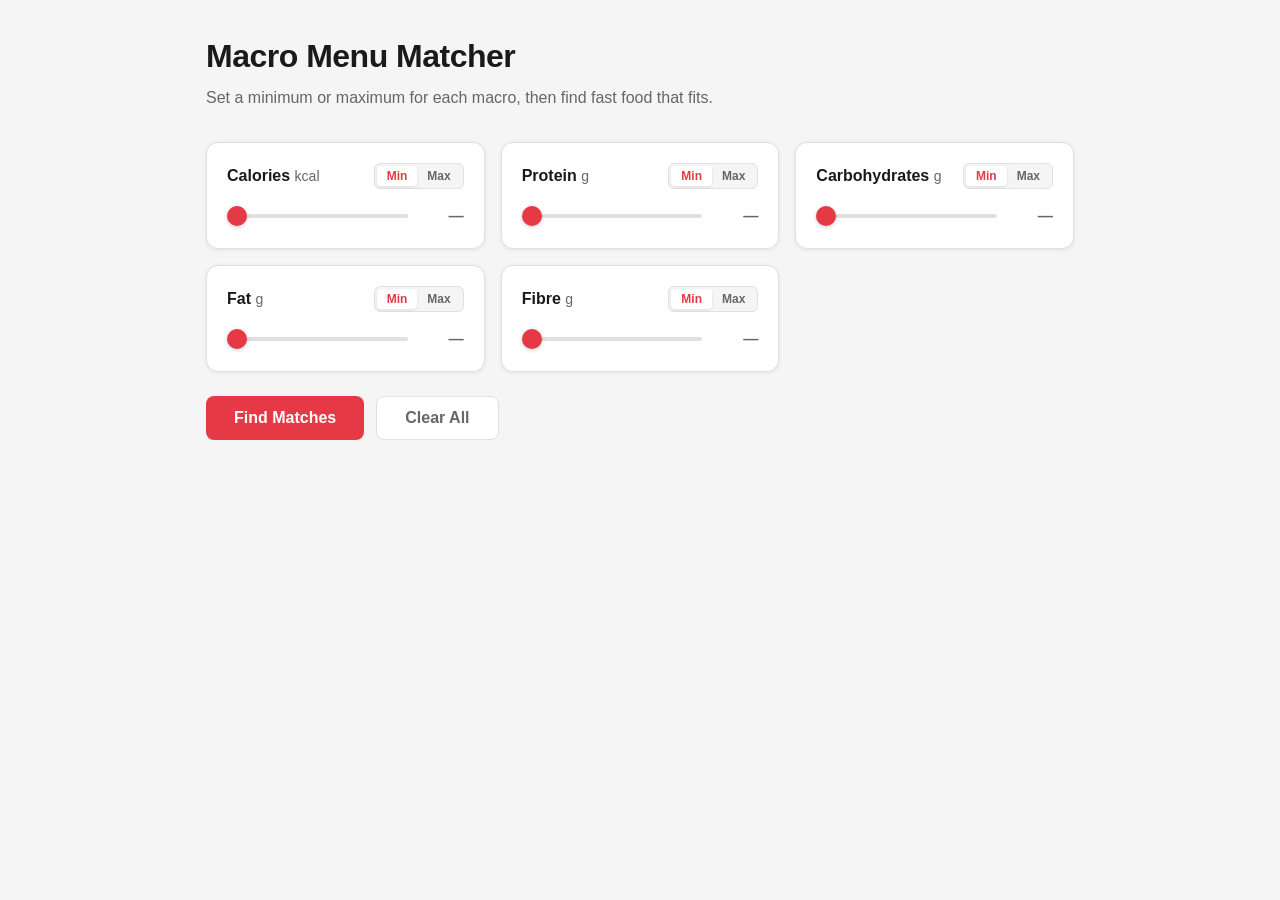
==== index.html @ f8b73d32 "[Feature] Replace number inputs with sliders and Min/Max toggle Each macro filter card now has a sin" ====
<!DOCTYPE html>
<html lang="en">
<head>
    <meta charset="UTF-8">
    <meta name="viewport" content="width=device-width, initial-scale=1.0">
    <title>Macro Menu Matcher</title>
    <link rel="stylesheet" href="style.css">
</head>
<body>
    <div class="container">
        <header>
            <h1>Macro Menu Matcher</h1>
            <p class="subtitle">Set a minimum or maximum for each macro, then find fast food that fits.</p>
        </header>

        <main>
            <form id="macro-form">
                <div class="filters-grid">

                    <div class="filter-card" data-macro="kcal">
                        <div class="card-header">
                            <h2>Calories <span class="unit">kcal</span></h2>
                            <div class="mode-toggle">
                                <button type="button" class="mode-btn active" data-mode="min">Min</button>
                                <button type="button" class="mode-btn" data-mode="max">Max</button>
                            </div>
                        </div>
                        <div class="slider-row">
                            <input type="range" class="slider" min="0" max="1000" step="10" value="0">
                            <span class="slider-value">—</span>
                        </div>
                    </div>

                    <div class="filter-card" data-macro="protein">
                        <div class="card-header">
                            <h2>Protein <span class="unit">g</span></h2>
                            <div class="mode-toggle">
                                <button type="button" class="mode-btn active" data-mode="min">Min</button>
                                <button type="button" class="mode-btn" data-mode="max">Max</button>
                            </div>
                        </div>
                        <div class="slider-row">
                            <input type="range" class="slider" min="0" max="60" step="1" value="0">
                            <span class="slider-value">—</span>
                        </div>
                    </div>

                    <div class="filter-card" data-macro="carbs">
                        <div class="card-header">
                            <h2>Carbohydrates <span class="unit">g</span></h2>
                            <div class="mode-toggle">
                                <button type="button" class="mode-btn active" data-mode="min">Min</button>
                                <button type="button" class="mode-btn" data-mode="max">Max</button>
                            </div>
                        </div>
                        <div class="slider-row">
                            <input type="range" class="slider" min="0" max="80" step="1" value="0">
                            <span class="slider-value">—</span>
                        </div>
                    </div>

                    <div class="filter-card" data-macro="fat">
                        <div class="card-header">
                            <h2>Fat <span class="unit">g</span></h2>
                            <div class="mode-toggle">
                                <button type="button" class="mode-btn active" data-mode="min">Min</button>
                                <button type="button" class="mode-btn" data-mode="max">Max</button>
                            </div>
                        </div>
                        <div class="slider-row">
                            <input type="range" class="slider" min="0" max="60" step="1" value="0">
                            <span class="slider-value">—</span>
                        </div>
                    </div>

                    <div class="filter-card" data-macro="fibre">
                        <div class="card-header">
                            <h2>Fibre <span class="unit">g</span></h2>
                            <div class="mode-toggle">
                                <button type="button" class="mode-btn active" data-mode="min">Min</button>
                                <button type="button" class="mode-btn" data-mode="max">Max</button>
                            </div>
                        </div>
                        <div class="slider-row">
                            <input type="range" class="slider" min="0" max="15" step="1" value="0">
                            <span class="slider-value">—</span>
                        </div>
                    </div>

                </div>

                <div class="actions">
                    <button type="submit" id="search-btn">Find Matches</button>
                    <button type="button" id="clear-btn">Clear All</button>
                </div>
            </form>

            <section id="results" hidden>
                <h2 id="results-heading"></h2>
                <div id="results-list"></div>
            </section>
        </main>
    </div>

    <script src="data.js"></script>
    <script src="app.js"></script>
</body>
</html>
---- style.css ----
*, *::before, *::after {
    box-sizing: border-box;
    margin: 0;
    padding: 0;
}

:root {
    --bg: #f5f5f5;
    --surface: #ffffff;
    --border: #e0e0e0;
    --text: #1a1a1a;
    --text-secondary: #666666;
    --accent: #e63946;
    --accent-hover: #c1121f;
    --radius: 12px;
    --shadow: 0 1px 4px rgba(0,0,0,0.08);
}

body {
    font-family: -apple-system, BlinkMacSystemFont, "Segoe UI", Roboto, sans-serif;
    background: var(--bg);
    color: var(--text);
    line-height: 1.5;
    min-height: 100vh;
}

.container {
    max-width: 900px;
    margin: 0 auto;
    padding: 32px 16px 64px;
}

header {
    margin-bottom: 32px;
}

header h1 {
    font-size: 2rem;
    font-weight: 700;
    letter-spacing: -0.5px;
}

.subtitle {
    color: var(--text-secondary);
    margin-top: 6px;
}

/* Filter grid */

.filters-grid {
    display: grid;
    grid-template-columns: repeat(auto-fill, minmax(240px, 1fr));
    gap: 16px;
}

.filter-card {
    background: var(--surface);
    border: 1px solid var(--border);
    border-radius: var(--radius);
    padding: 20px;
    box-shadow: var(--shadow);
}

.filter-card.active {
    border-color: var(--accent);
}

.card-header {
    display: flex;
    align-items: center;
    justify-content: space-between;
    margin-bottom: 16px;
    gap: 8px;
}

.filter-card h2 {
    font-size: 1rem;
    font-weight: 600;
    white-space: nowrap;
}

.filter-card h2 .unit {
    font-weight: 400;
    color: var(--text-secondary);
    font-size: 0.875rem;
}

/* Min/Max toggle */

.mode-toggle {
    display: flex;
    background: var(--bg);
    border: 1px solid var(--border);
    border-radius: 6px;
    padding: 2px;
    flex-shrink: 0;
}

.mode-btn {
    padding: 3px 10px;
    border: none;
    border-radius: 4px;
    font-size: 0.75rem;
    font-weight: 600;
    cursor: pointer;
    background: transparent;
    color: var(--text-secondary);
    transition: background 0.15s, color 0.15s;
}

.mode-btn.active {
    background: var(--surface);
    color: var(--accent);
    box-shadow: 0 1px 3px rgba(0,0,0,0.1);
}

/* Slider */

.slider-row {
    display: flex;
    align-items: center;
    gap: 12px;
}

.slider {
    flex: 1;
    -webkit-appearance: none;
    appearance: none;
    height: 4px;
    border-radius: 2px;
    background: var(--border);
    outline: none;
    cursor: pointer;
}

.slider::-webkit-slider-thumb {
    -webkit-appearance: none;
    appearance: none;
    width: 20px;
    height: 20px;
    border-radius: 50%;
    background: var(--accent);
    cursor: pointer;
    box-shadow: 0 1px 4px rgba(0,0,0,0.2);
    transition: transform 0.1s;
}

.slider::-webkit-slider-thumb:hover {
    transform: scale(1.15);
}

.slider::-moz-range-thumb {
    width: 20px;
    height: 20px;
    border-radius: 50%;
    background: var(--accent);
    cursor: pointer;
    border: none;
    box-shadow: 0 1px 4px rgba(0,0,0,0.2);
}

.slider-value {
    font-size: 0.95rem;
    font-weight: 700;
    color: var(--text-secondary);
    min-width: 44px;
    text-align: right;
}

.filter-card.active .slider-value {
    color: var(--accent);
}

/* Fill the slider track up to the thumb */
.slider.fill-left {
    background: linear-gradient(to right, var(--accent) var(--fill), var(--border) var(--fill));
}

/* Actions */

.actions {
    display: flex;
    gap: 12px;
    margin-top: 24px;
}

button {
    padding: 12px 28px;
    border-radius: 8px;
    font-size: 1rem;
    font-weight: 600;
    cursor: pointer;
    border: none;
    transition: background 0.15s;
}

#search-btn {
    background: var(--accent);
    color: white;
}

#search-btn:hover {
    background: var(--accent-hover);
}

#clear-btn {
    background: var(--surface);
    color: var(--text-secondary);
    border: 1px solid var(--border);
}

#clear-btn:hover {
    background: var(--bg);
}

/* Results */

#results {
    margin-top: 40px;
}

#results-heading {
    font-size: 1.125rem;
    font-weight: 600;
    margin-bottom: 16px;
    color: var(--text-secondary);
}

#results-list {
    display: flex;
    flex-direction: column;
    gap: 20px;
}

.chain-group h3 {
    font-size: 0.8rem;
    font-weight: 700;
    text-transform: uppercase;
    letter-spacing: 0.08em;
    color: var(--text-secondary);
    margin-bottom: 8px;
}

.chain-items {
    display: flex;
    flex-direction: column;
    gap: 8px;
}

.result-item {
    background: var(--surface);
    border: 1px solid var(--border);
    border-radius: var(--radius);
    padding: 16px 20px;
    box-shadow: var(--shadow);
}

.result-item .item-name {
    font-weight: 600;
    font-size: 1rem;
    margin-bottom: 10px;
}

.macros {
    display: flex;
    flex-wrap: wrap;
    gap: 8px;
}

.macro-pill {
    display: flex;
    flex-direction: column;
    align-items: center;
    background: var(--bg);
    border-radius: 8px;
    padding: 6px 12px;
    min-width: 54px;
}

.macro-pill .value {
    font-weight: 700;
    font-size: 0.95rem;
}

.macro-pill .label {
    font-size: 0.65rem;
    color: var(--text-secondary);
    text-transform: uppercase;
    letter-spacing: 0.05em;
}

.macro-pill.highlighted {
    background: #ffeaec;
}

.macro-pill.highlighted .value {
    color: var(--accent);
}

.no-results {
    color: var(--text-secondary);
    padding: 24px 0;
}

@media (max-width: 480px) {
    header h1 { font-size: 1.5rem; }
    .actions { flex-direction: column; }
    button { width: 100%; }
}
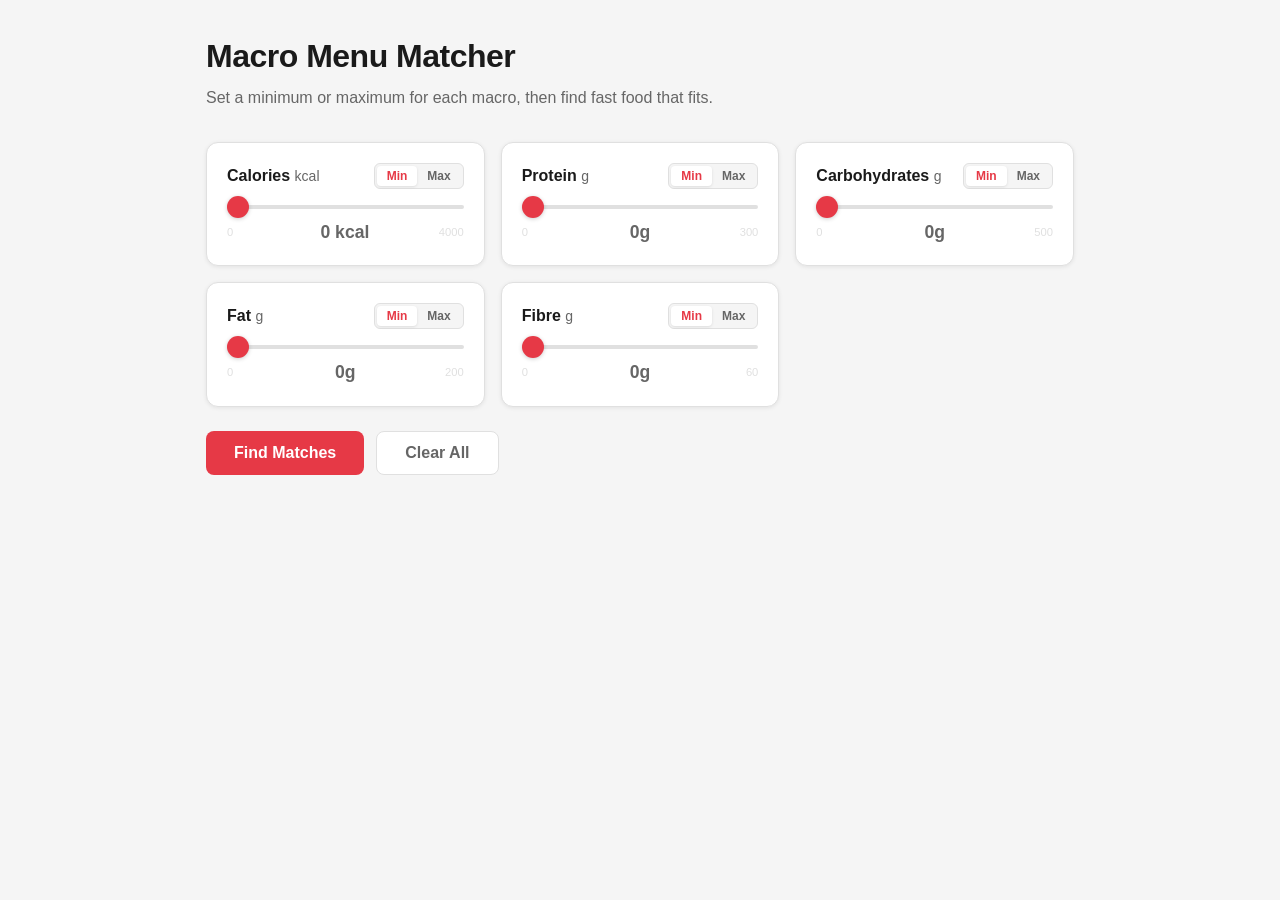
==== commit efa8964c: "[UI] Always-visible slider values, updated macro ranges - Slider values now always show (e.g. "0 kca" ====
--- a/index.html
+++ b/index.html
@@ -26,8 +26,12 @@
                             </div>
                         </div>
                         <div class="slider-row">
-                            <input type="range" class="slider" min="0" max="1000" step="10" value="0">
-                            <span class="slider-value">—</span>
+                            <input type="range" class="slider" min="0" max="4000" step="50" value="0">
+                        </div>
+                        <div class="slider-value-row">
+                            <span class="slider-min-label">0</span>
+                            <span class="slider-value">0 kcal</span>
+                            <span class="slider-max-label">4000</span>
                         </div>
                     </div>
 
@@ -40,8 +44,12 @@
                             </div>
                         </div>
                         <div class="slider-row">
-                            <input type="range" class="slider" min="0" max="60" step="1" value="0">
-                            <span class="slider-value">—</span>
+                            <input type="range" class="slider" min="0" max="300" step="5" value="0">
+                        </div>
+                        <div class="slider-value-row">
+                            <span class="slider-min-label">0</span>
+                            <span class="slider-value">0g</span>
+                            <span class="slider-max-label">300</span>
                         </div>
                     </div>
 
@@ -54,8 +62,12 @@
                             </div>
                         </div>
                         <div class="slider-row">
-                            <input type="range" class="slider" min="0" max="80" step="1" value="0">
-                            <span class="slider-value">—</span>
+                            <input type="range" class="slider" min="0" max="500" step="10" value="0">
+                        </div>
+                        <div class="slider-value-row">
+                            <span class="slider-min-label">0</span>
+                            <span class="slider-value">0g</span>
+                            <span class="slider-max-label">500</span>
                         </div>
                     </div>
 
@@ -68,8 +80,12 @@
                             </div>
                         </div>
                         <div class="slider-row">
-                            <input type="range" class="slider" min="0" max="60" step="1" value="0">
-                            <span class="slider-value">—</span>
+                            <input type="range" class="slider" min="0" max="200" step="5" value="0">
+                        </div>
+                        <div class="slider-value-row">
+                            <span class="slider-min-label">0</span>
+                            <span class="slider-value">0g</span>
+                            <span class="slider-max-label">200</span>
                         </div>
                     </div>
 
@@ -82,8 +98,12 @@
                             </div>
                         </div>
                         <div class="slider-row">
-                            <input type="range" class="slider" min="0" max="15" step="1" value="0">
-                            <span class="slider-value">—</span>
+                            <input type="range" class="slider" min="0" max="60" step="1" value="0">
+                        </div>
+                        <div class="slider-value-row">
+                            <span class="slider-min-label">0</span>
+                            <span class="slider-value">0g</span>
+                            <span class="slider-max-label">60</span>
                         </div>
                     </div>
 
--- a/style.css
+++ b/style.css
@@ -119,7 +119,6 @@
 .slider-row {
     display: flex;
     align-items: center;
-    gap: 12px;
 }
 
 .slider {
@@ -136,8 +135,8 @@
 .slider::-webkit-slider-thumb {
     -webkit-appearance: none;
     appearance: none;
-    width: 20px;
-    height: 20px;
+    width: 22px;
+    height: 22px;
     border-radius: 50%;
     background: var(--accent);
     cursor: pointer;
@@ -150,8 +149,8 @@
 }
 
 .slider::-moz-range-thumb {
-    width: 20px;
-    height: 20px;
+    width: 22px;
+    height: 22px;
     border-radius: 50%;
     background: var(--accent);
     cursor: pointer;
@@ -159,12 +158,32 @@
     box-shadow: 0 1px 4px rgba(0,0,0,0.2);
 }
 
+/* Value row below the slider */
+.slider-value-row {
+    display: flex;
+    align-items: center;
+    justify-content: space-between;
+    margin-top: 10px;
+}
+
+.slider-min-label,
+.slider-max-label {
+    font-size: 0.7rem;
+    color: var(--border);
+    min-width: 24px;
+}
+
+.slider-max-label {
+    text-align: right;
+}
+
 .slider-value {
-    font-size: 0.95rem;
+    font-size: 1.1rem;
     font-weight: 700;
     color: var(--text-secondary);
-    min-width: 44px;
-    text-align: right;
+    text-align: center;
+    flex: 1;
+    transition: color 0.15s;
 }
 
 .filter-card.active .slider-value {
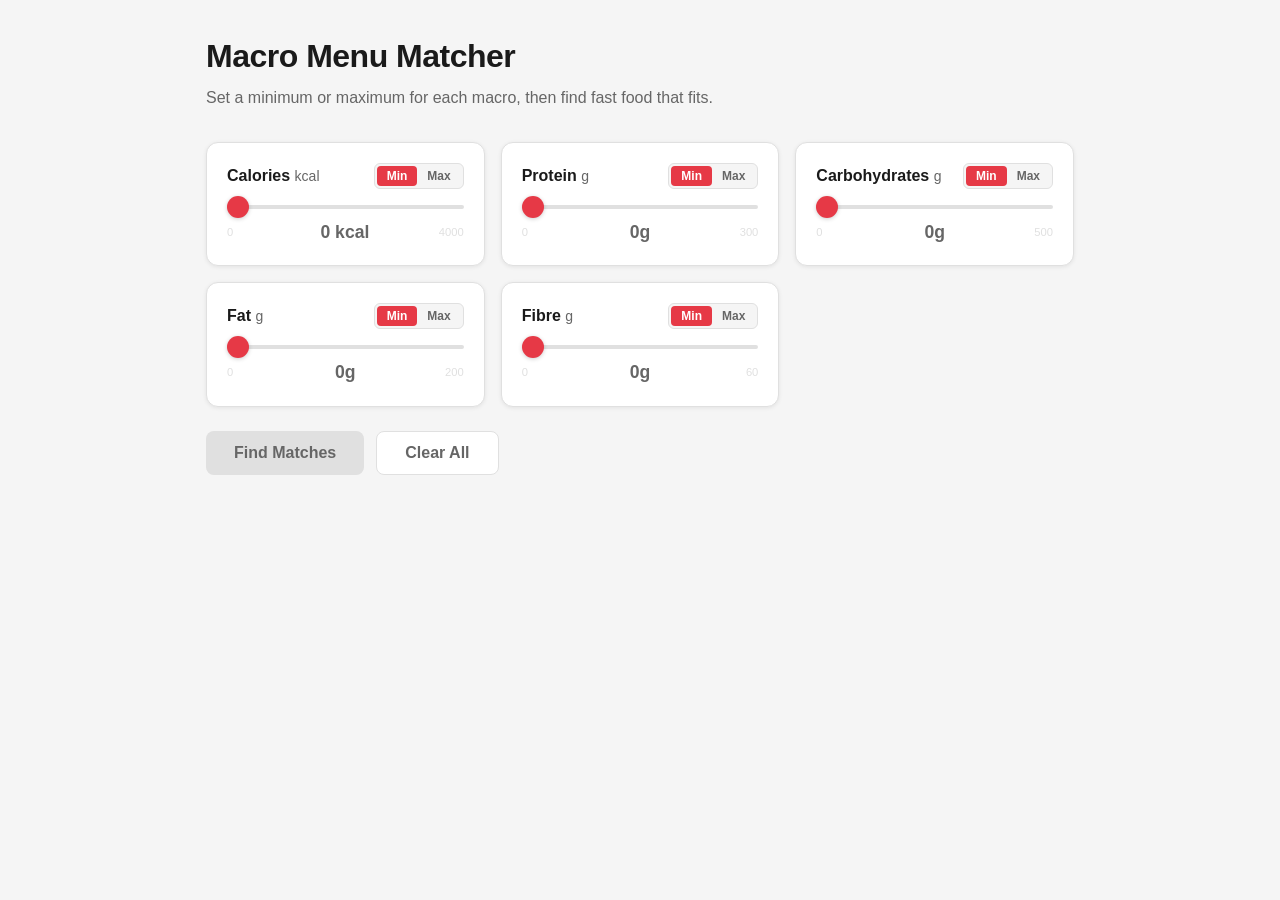
==== commit 5c8abe03: "[UI] Fix Min/Max toggle highlight, disable Find Matches until filter set - Min/Max active state now " ====
--- a/index.html
+++ b/index.html
@@ -110,7 +110,7 @@
                 </div>
 
                 <div class="actions">
-                    <button type="submit" id="search-btn">Find Matches</button>
+                    <button type="submit" id="search-btn" disabled>Find Matches</button>
                     <button type="button" id="clear-btn">Clear All</button>
                 </div>
             </form>
--- a/style.css
+++ b/style.css
@@ -109,9 +109,8 @@
 }
 
 .mode-btn.active {
-    background: var(--surface);
-    color: var(--accent);
-    box-shadow: 0 1px 3px rgba(0,0,0,0.1);
+    background: var(--accent);
+    color: #fff;
 }
 
 /* Slider */
@@ -218,8 +217,14 @@
     color: white;
 }
 
-#search-btn:hover {
+#search-btn:hover:not(:disabled) {
     background: var(--accent-hover);
+}
+
+#search-btn:disabled {
+    background: var(--border);
+    color: var(--text-secondary);
+    cursor: not-allowed;
 }
 
 #clear-btn {
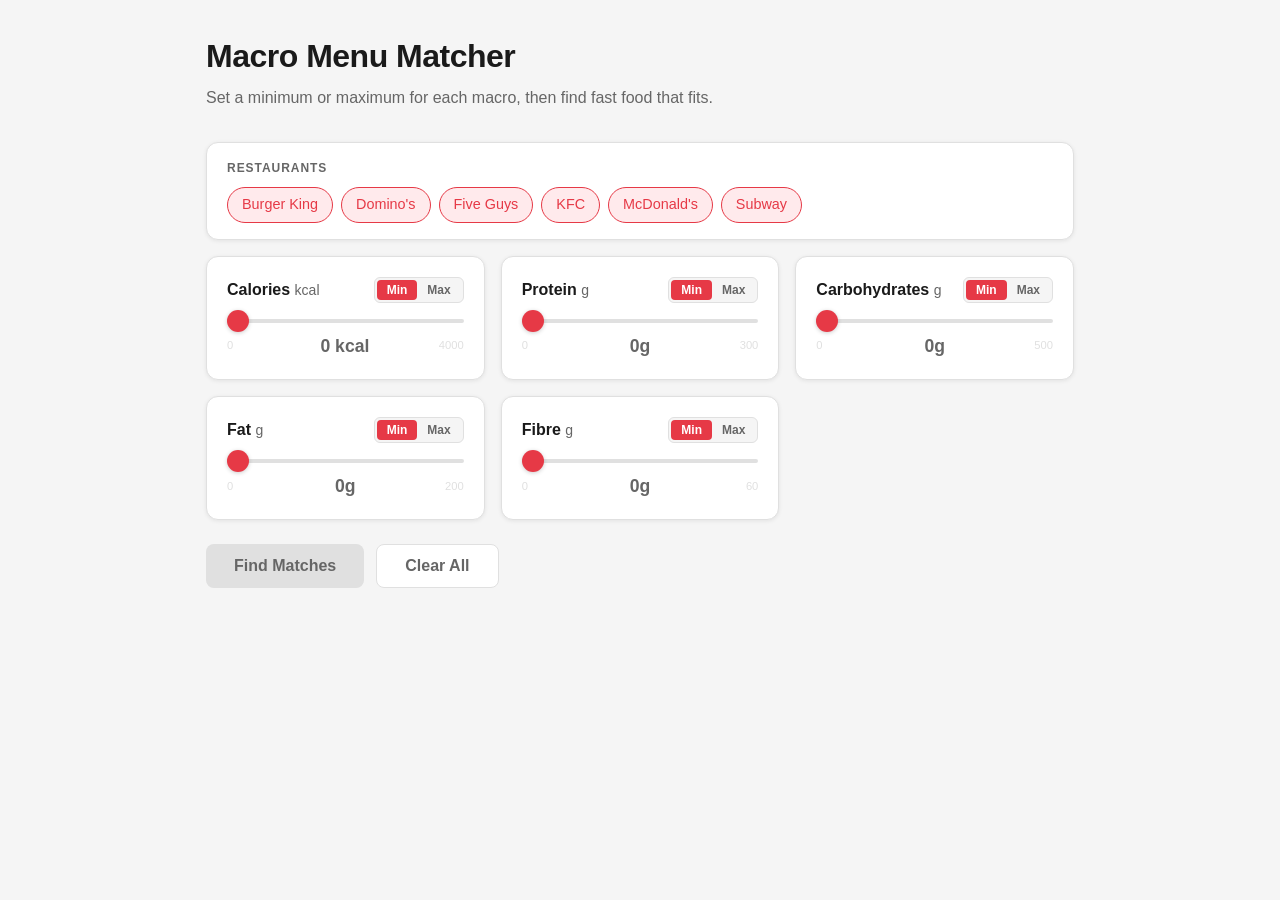
==== commit 57e5e0cb: "[Feature] Restaurant checkboxes to include/exclude chains from search Chains are derived dynamically" ====
--- a/index.html
+++ b/index.html
@@ -15,6 +15,13 @@
 
         <main>
             <form id="macro-form">
+                <div class="restaurant-filter">
+                    <h2 class="section-label">Restaurants</h2>
+                    <div id="chain-checkboxes">
+                        <!-- populated by app.js -->
+                    </div>
+                </div>
+
                 <div class="filters-grid">
 
                     <div class="filter-card" data-macro="kcal">
--- a/style.css
+++ b/style.css
@@ -45,6 +45,62 @@
     margin-top: 6px;
 }
 
+/* Restaurant filter */
+
+.section-label {
+    font-size: 0.75rem;
+    font-weight: 700;
+    text-transform: uppercase;
+    letter-spacing: 0.08em;
+    color: var(--text-secondary);
+    margin-bottom: 10px;
+}
+
+.restaurant-filter {
+    background: var(--surface);
+    border: 1px solid var(--border);
+    border-radius: var(--radius);
+    padding: 16px 20px;
+    box-shadow: var(--shadow);
+    margin-bottom: 16px;
+}
+
+#chain-checkboxes {
+    display: flex;
+    flex-wrap: wrap;
+    gap: 8px;
+}
+
+.chain-checkbox-label {
+    display: flex;
+    align-items: center;
+    gap: 7px;
+    padding: 6px 14px;
+    border: 1px solid var(--border);
+    border-radius: 20px;
+    cursor: pointer;
+    font-size: 0.9rem;
+    font-weight: 500;
+    color: var(--text);
+    background: var(--bg);
+    user-select: none;
+    transition: border-color 0.15s, background 0.15s;
+}
+
+.chain-checkbox-label:hover {
+    border-color: var(--accent);
+}
+
+.chain-checkbox-label input[type="checkbox"] {
+    display: none;
+}
+
+.chain-checkbox-label.checked {
+    background: #ffeaec;
+    border-color: var(--accent);
+    color: var(--accent);
+}
+
 /* Filter grid */
 
 .filters-grid {
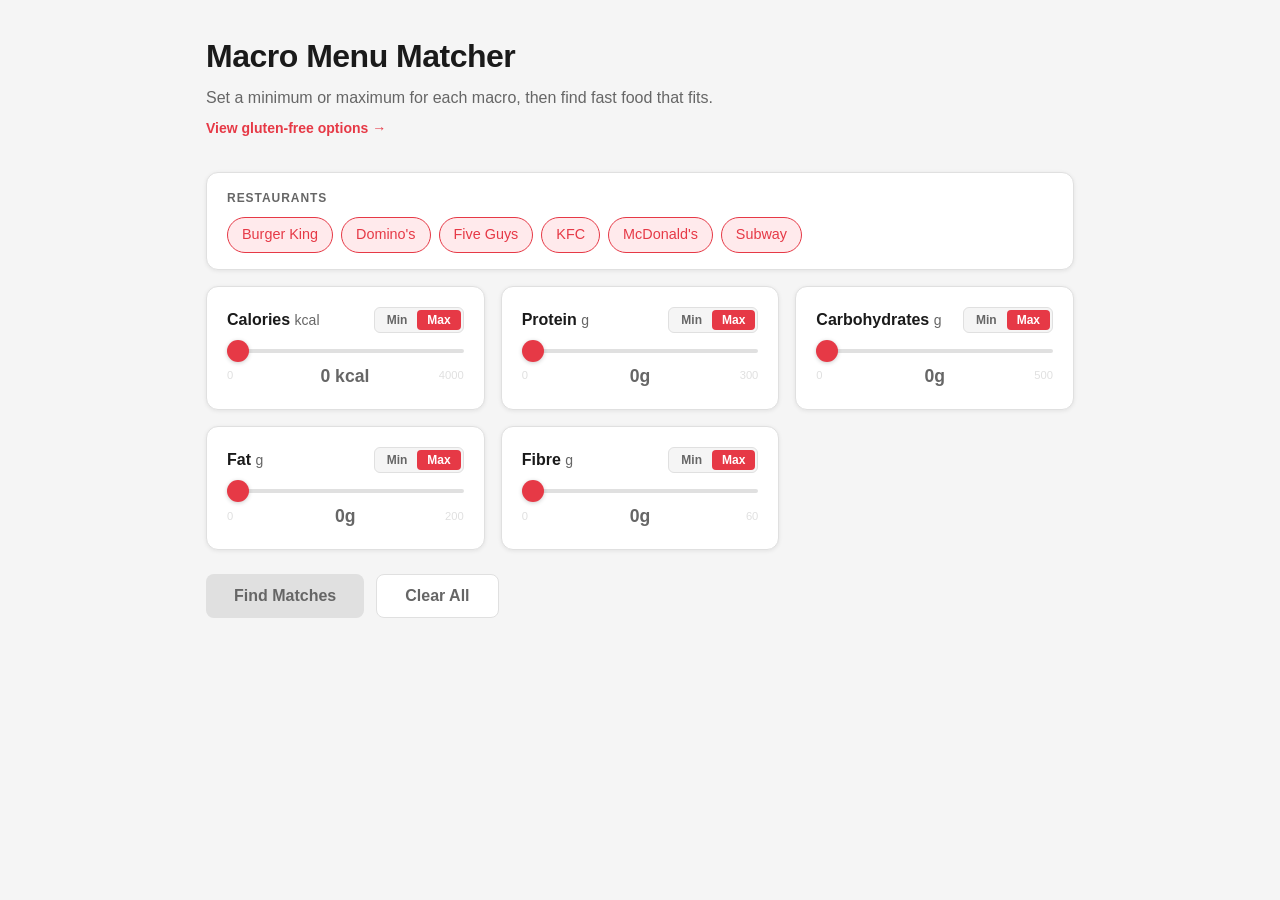
==== commit ebc7b1a8: "[Feature] Gluten-free page, GF data, nav link, default toggle to Max - Add glutenFree field to all i" ====
--- a/index.html
+++ b/index.html
@@ -11,6 +11,7 @@
         <header>
             <h1>Macro Menu Matcher</h1>
             <p class="subtitle">Set a minimum or maximum for each macro, then find fast food that fits.</p>
+            <a href="gluten-free.html" class="gf-link">View gluten-free options &#8594;</a>
         </header>
 
         <main>
@@ -28,8 +29,8 @@
                         <div class="card-header">
                             <h2>Calories <span class="unit">kcal</span></h2>
                             <div class="mode-toggle">
-                                <button type="button" class="mode-btn active" data-mode="min">Min</button>
-                                <button type="button" class="mode-btn" data-mode="max">Max</button>
+                                <button type="button" class="mode-btn" data-mode="min">Min</button>
+                                <button type="button" class="mode-btn active" data-mode="max">Max</button>
                             </div>
                         </div>
                         <div class="slider-row">
@@ -46,8 +47,8 @@
                         <div class="card-header">
                             <h2>Protein <span class="unit">g</span></h2>
                             <div class="mode-toggle">
-                                <button type="button" class="mode-btn active" data-mode="min">Min</button>
-                                <button type="button" class="mode-btn" data-mode="max">Max</button>
+                                <button type="button" class="mode-btn" data-mode="min">Min</button>
+                                <button type="button" class="mode-btn active" data-mode="max">Max</button>
                             </div>
                         </div>
                         <div class="slider-row">
@@ -64,8 +65,8 @@
                         <div class="card-header">
                             <h2>Carbohydrates <span class="unit">g</span></h2>
                             <div class="mode-toggle">
-                                <button type="button" class="mode-btn active" data-mode="min">Min</button>
-                                <button type="button" class="mode-btn" data-mode="max">Max</button>
+                                <button type="button" class="mode-btn" data-mode="min">Min</button>
+                                <button type="button" class="mode-btn active" data-mode="max">Max</button>
                             </div>
                         </div>
                         <div class="slider-row">
@@ -82,8 +83,8 @@
                         <div class="card-header">
                             <h2>Fat <span class="unit">g</span></h2>
                             <div class="mode-toggle">
-                                <button type="button" class="mode-btn active" data-mode="min">Min</button>
-                                <button type="button" class="mode-btn" data-mode="max">Max</button>
+                                <button type="button" class="mode-btn" data-mode="min">Min</button>
+                                <button type="button" class="mode-btn active" data-mode="max">Max</button>
                             </div>
                         </div>
                         <div class="slider-row">
@@ -100,8 +101,8 @@
                         <div class="card-header">
                             <h2>Fibre <span class="unit">g</span></h2>
                             <div class="mode-toggle">
-                                <button type="button" class="mode-btn active" data-mode="min">Min</button>
-                                <button type="button" class="mode-btn" data-mode="max">Max</button>
+                                <button type="button" class="mode-btn" data-mode="min">Min</button>
+                                <button type="button" class="mode-btn active" data-mode="max">Max</button>
                             </div>
                         </div>
                         <div class="slider-row">
--- a/style.css
+++ b/style.css
@@ -45,6 +45,19 @@
     margin-top: 6px;
 }
 
+.gf-link {
+    display: inline-block;
+    margin-top: 8px;
+    font-size: 0.875rem;
+    font-weight: 600;
+    color: var(--accent);
+    text-decoration: none;
+}
+
+.gf-link:hover {
+    text-decoration: underline;
+}
+
 /* Restaurant filter */
 
 .section-label {
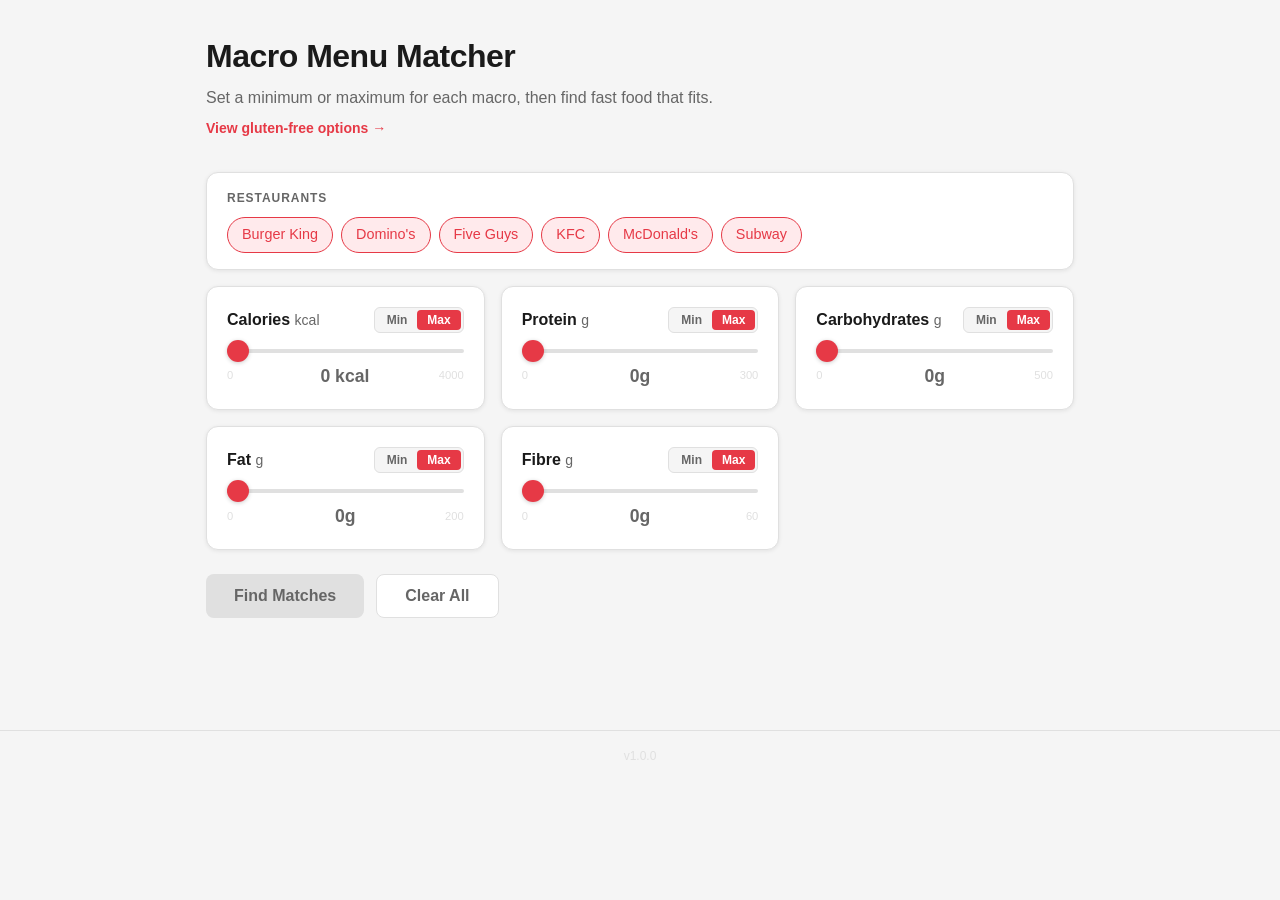
==== commit 7caf5248: "[Feature] Add version footer — v1.0.0 Version displayed at the bottom of all pages from version.js. " ====
--- a/index.html
+++ b/index.html
@@ -130,7 +130,13 @@
         </main>
     </div>
 
+    <footer class="site-footer">
+        <span id="version-label"></span>
+    </footer>
+
+    <script src="version.js"></script>
     <script src="data.js"></script>
     <script src="app.js"></script>
+    <script>document.getElementById('version-label').textContent = 'v' + VERSION;</script>
 </body>
 </html>
--- a/style.css
+++ b/style.css
@@ -395,6 +395,17 @@
     padding: 24px 0;
 }
 
+/* Footer */
+
+.site-footer {
+    margin-top: 48px;
+    padding-top: 16px;
+    border-top: 1px solid var(--border);
+    text-align: center;
+    font-size: 0.75rem;
+    color: var(--border);
+}
+
 @media (max-width: 480px) {
     header h1 { font-size: 1.5rem; }
     .actions { flex-direction: column; }
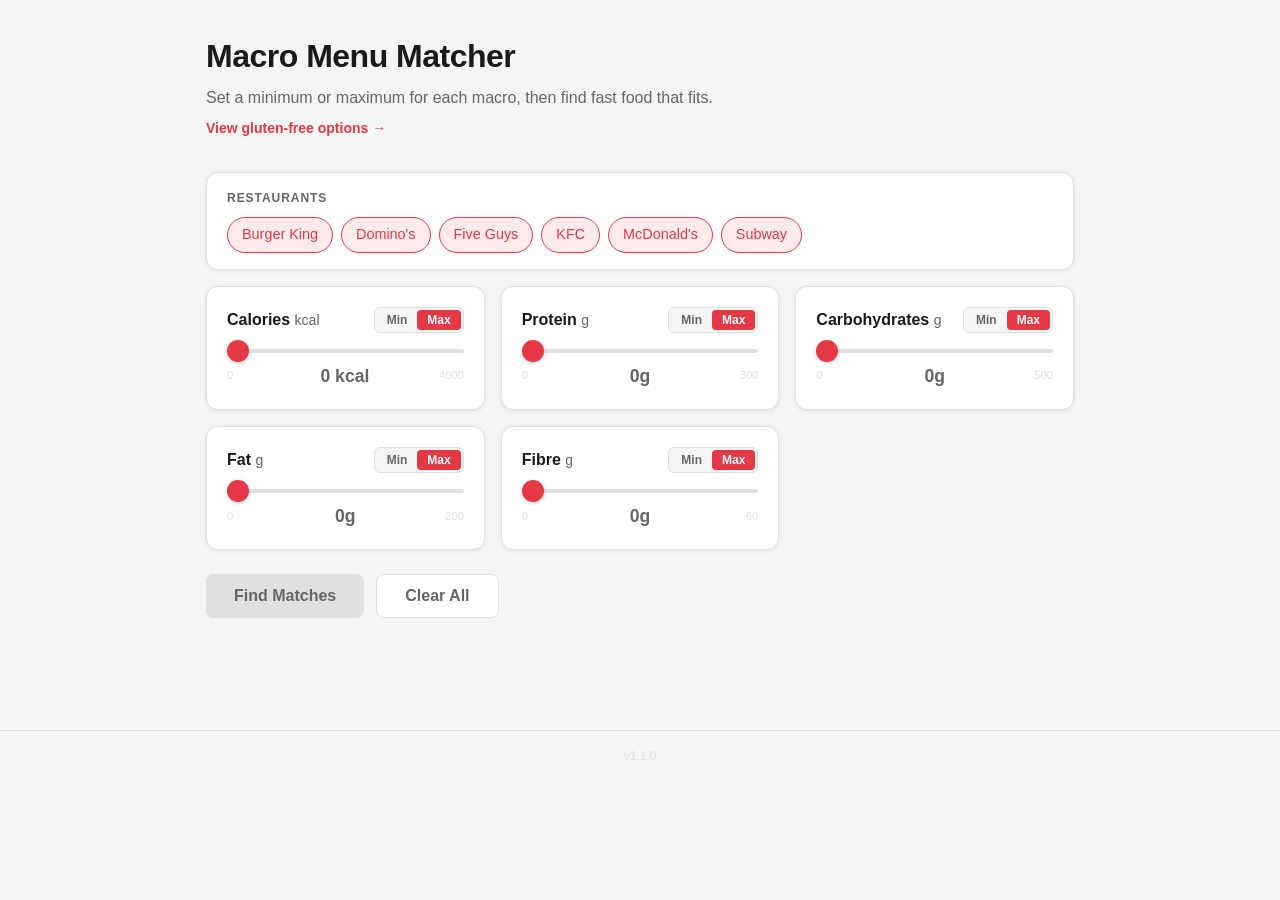
==== commit 7f40f473: "[Feature] Add macro filters to gluten-free page — v1.1.0 Extract shared filter logic into filters.js" ====
--- a/index.html
+++ b/index.html
@@ -136,6 +136,7 @@
 
     <script src="version.js"></script>
     <script src="data.js"></script>
+    <script src="filters.js"></script>
     <script src="app.js"></script>
     <script>document.getElementById('version-label').textContent = 'v' + VERSION;</script>
 </body>
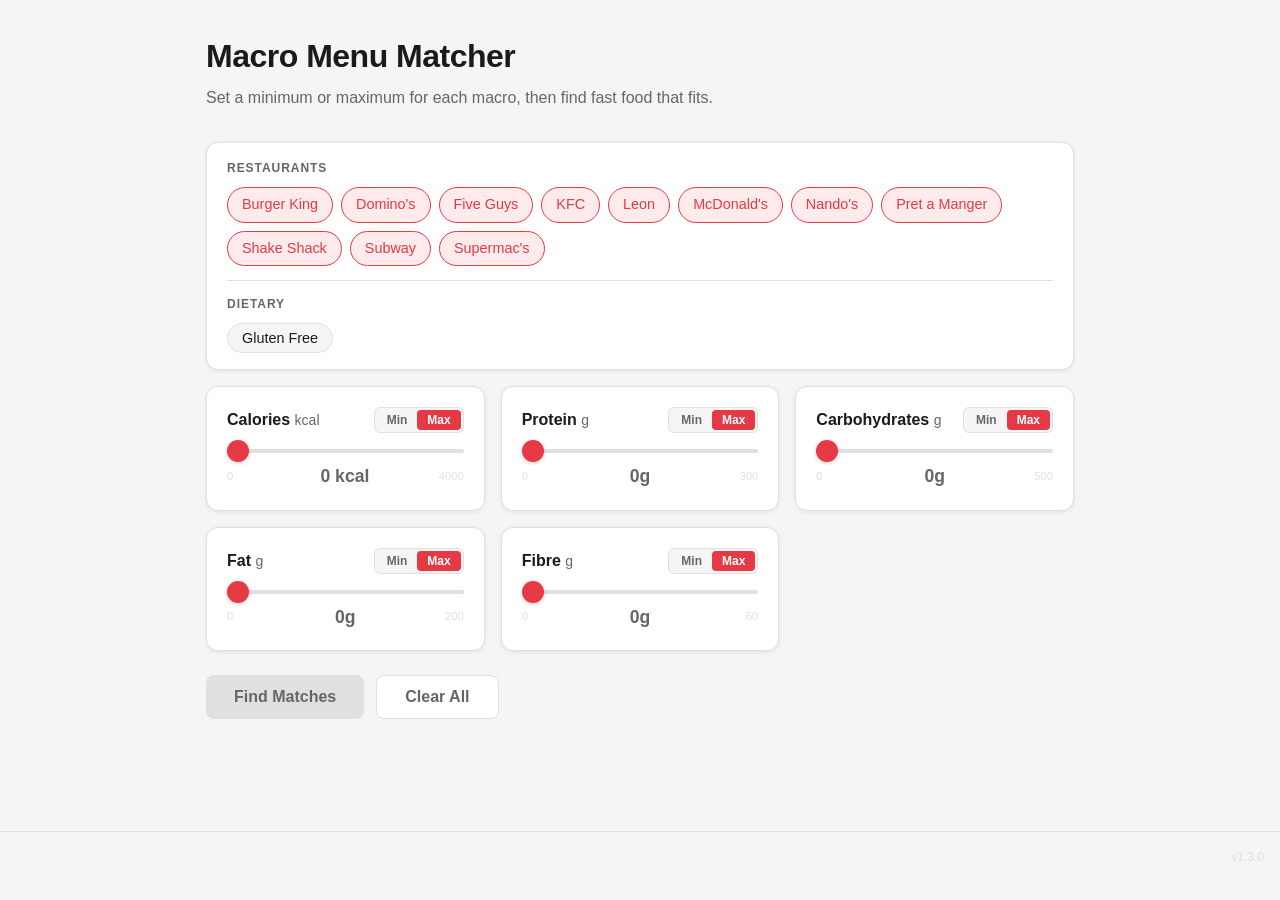
==== commit 4c8a12b6: "[Feature] Replace gluten-free page with GF toggle filter on main page — v1.3.0 Selecting Gluten Free" ====
--- a/index.html
+++ b/index.html
@@ -11,7 +11,6 @@
         <header>
             <h1>Macro Menu Matcher</h1>
             <p class="subtitle">Set a minimum or maximum for each macro, then find fast food that fits.</p>
-            <a href="gluten-free.html" class="gf-link">View gluten-free options &#8594;</a>
         </header>
 
         <main>
@@ -21,6 +20,16 @@
                     <div id="chain-checkboxes">
                         <!-- populated by app.js -->
                     </div>
+                    <div class="dietary-filter">
+                        <h2 class="section-label">Dietary</h2>
+                        <div id="dietary-toggles">
+                            <button type="button" id="gf-toggle" class="chain-checkbox-label">Gluten Free</button>
+                        </div>
+                    </div>
+                </div>
+                <div id="gf-disclaimer" class="gf-disclaimer" hidden>
+                    <strong>Not certified gluten-free</strong>
+                    Items listed are made without gluten-containing ingredients according to each chain's official allergen information. Cross-contamination from shared fryers, preparation surfaces, and utensils is possible. If you have coeliac disease or a severe gluten intolerance, contact the restaurant directly before ordering.
                 </div>
 
                 <div class="filters-grid">
@@ -138,6 +147,7 @@
     <script src="data.js"></script>
     <script src="filters.js"></script>
     <script src="app.js"></script>
+
     <script>document.getElementById('version-label').textContent = 'v' + VERSION;</script>
 </body>
 </html>
--- a/style.css
+++ b/style.css
@@ -114,6 +114,46 @@
     color: var(--accent);
 }
 
+/* Dietary filter row */
+
+.dietary-filter {
+    margin-top: 14px;
+    padding-top: 14px;
+    border-top: 1px solid var(--border);
+}
+
+.dietary-filter .section-label {
+    margin-bottom: 10px;
+}
+
+#dietary-toggles {
+    display: flex;
+    flex-wrap: wrap;
+    gap: 8px;
+}
+
+.chain-checkbox-label.gf-active {
+    background: #e8f5e9;
+    border-color: #4caf50;
+    color: #2e7d32;
+}
+
+.gf-disclaimer {
+    background: #fff8e1;
+    border: 1px solid #ffe082;
+    border-radius: var(--radius);
+    padding: 14px 18px;
+    font-size: 0.85rem;
+    color: #5d4037;
+    margin-bottom: 16px;
+    line-height: 1.6;
+}
+
+.gf-disclaimer strong {
+    display: block;
+    margin-bottom: 4px;
+}
+
 /* Filter grid */
 
 .filters-grid {
@@ -401,7 +441,9 @@
     margin-top: 48px;
     padding-top: 16px;
     border-top: 1px solid var(--border);
-    text-align: center;
+    text-align: right;
+    padding-right: 16px;
+    padding-bottom: 16px;
     font-size: 0.75rem;
     color: var(--border);
 }
